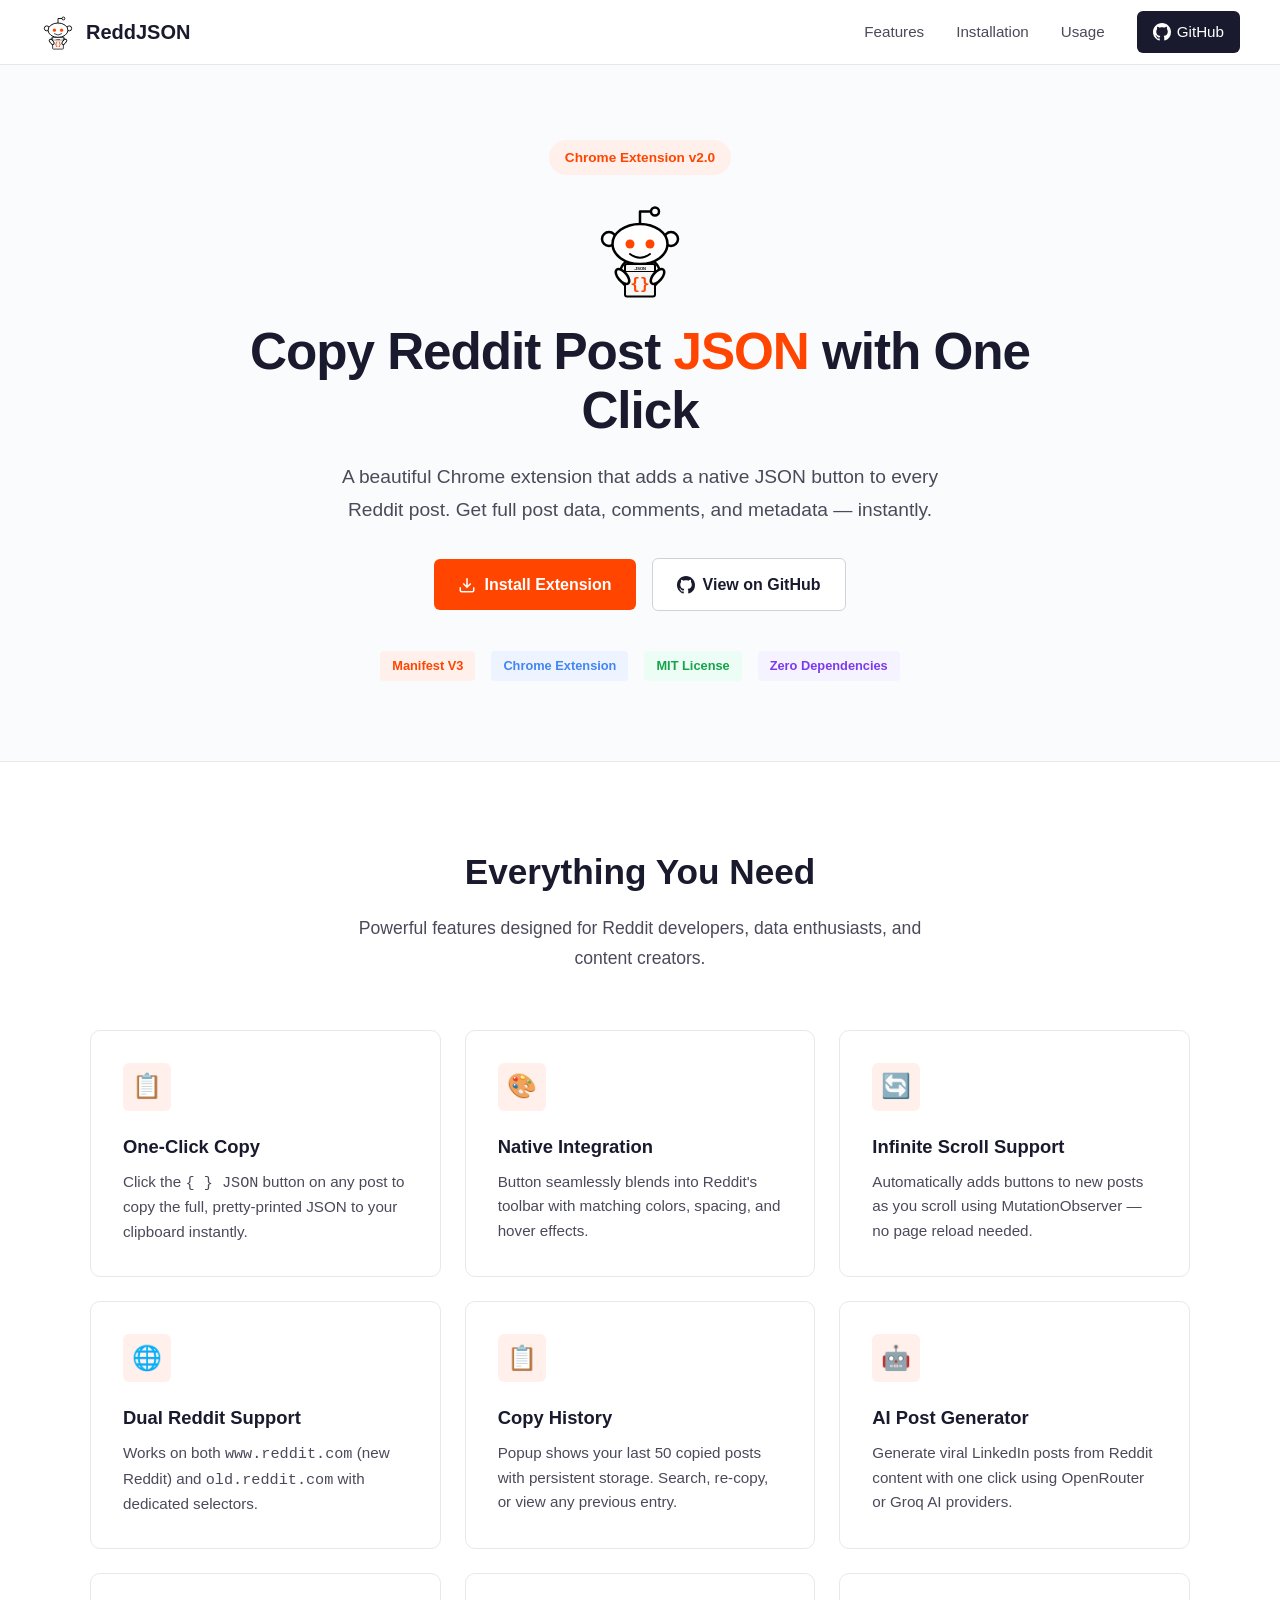
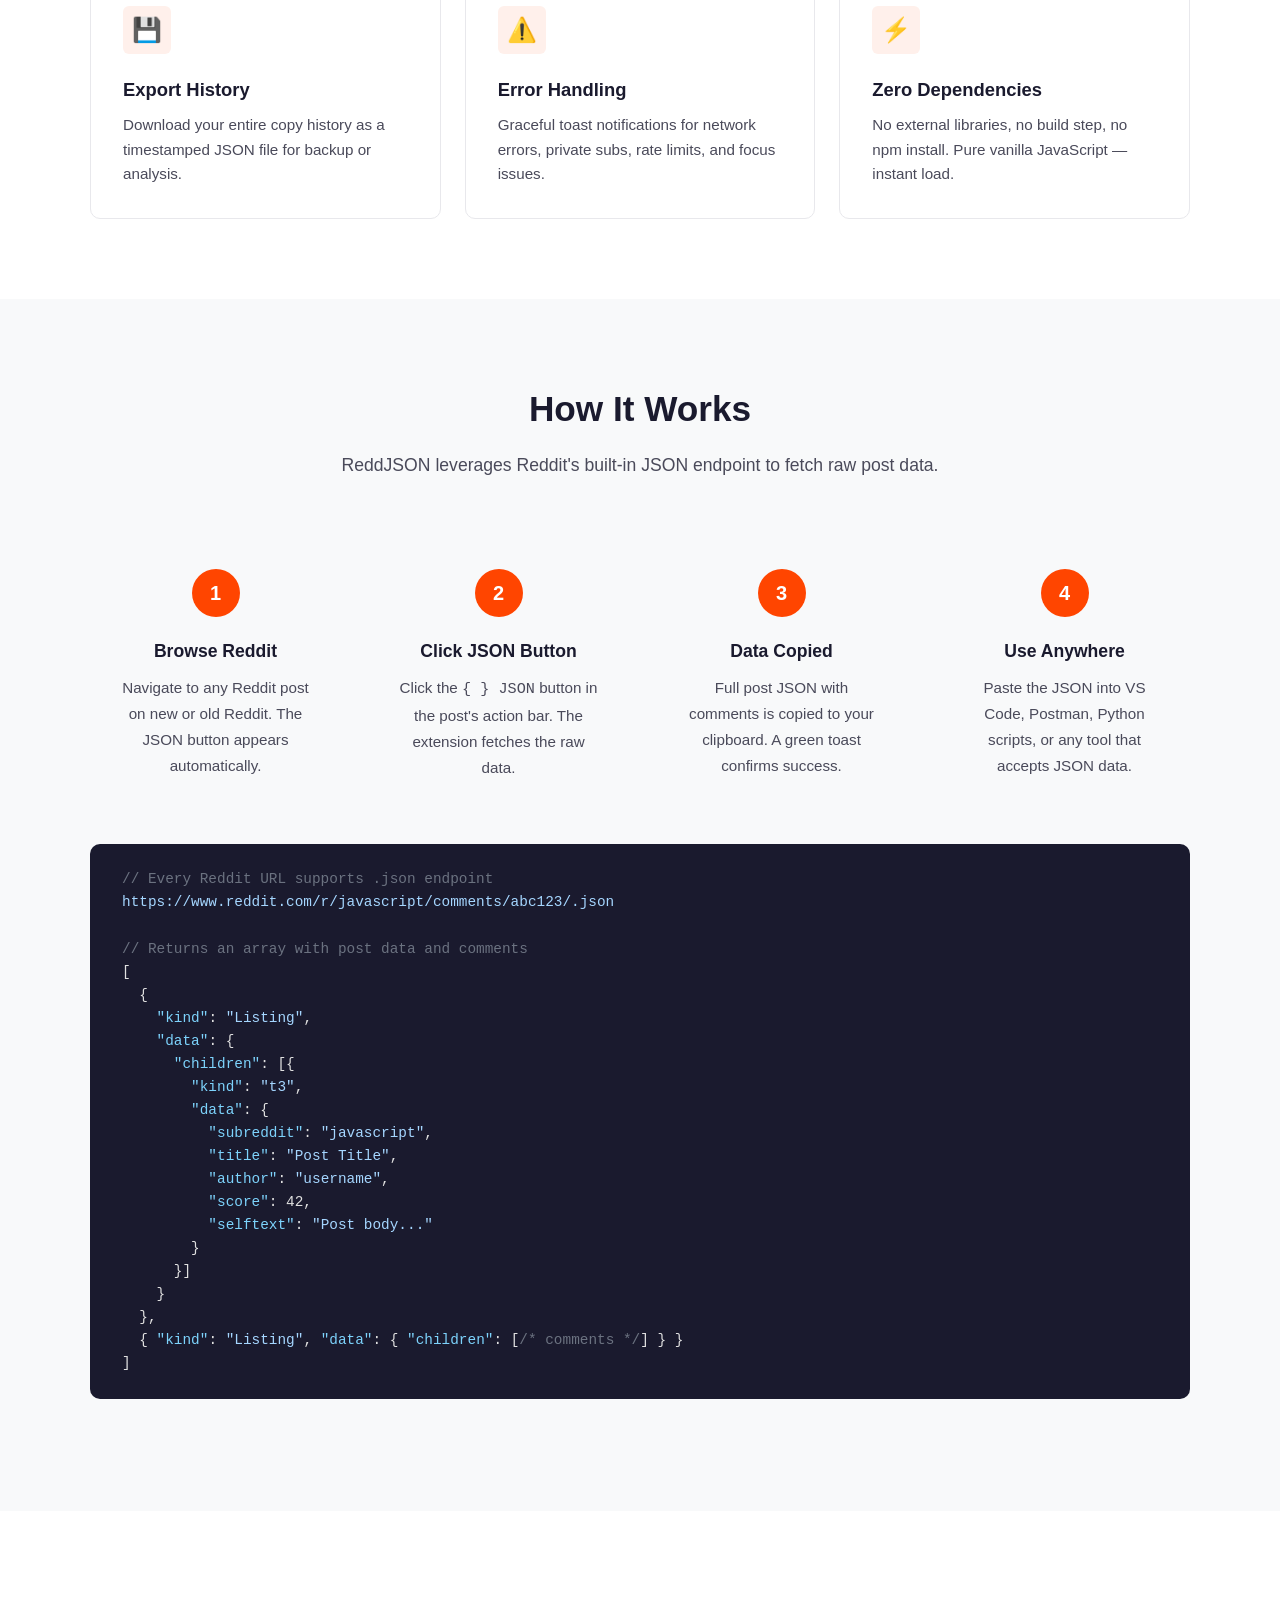
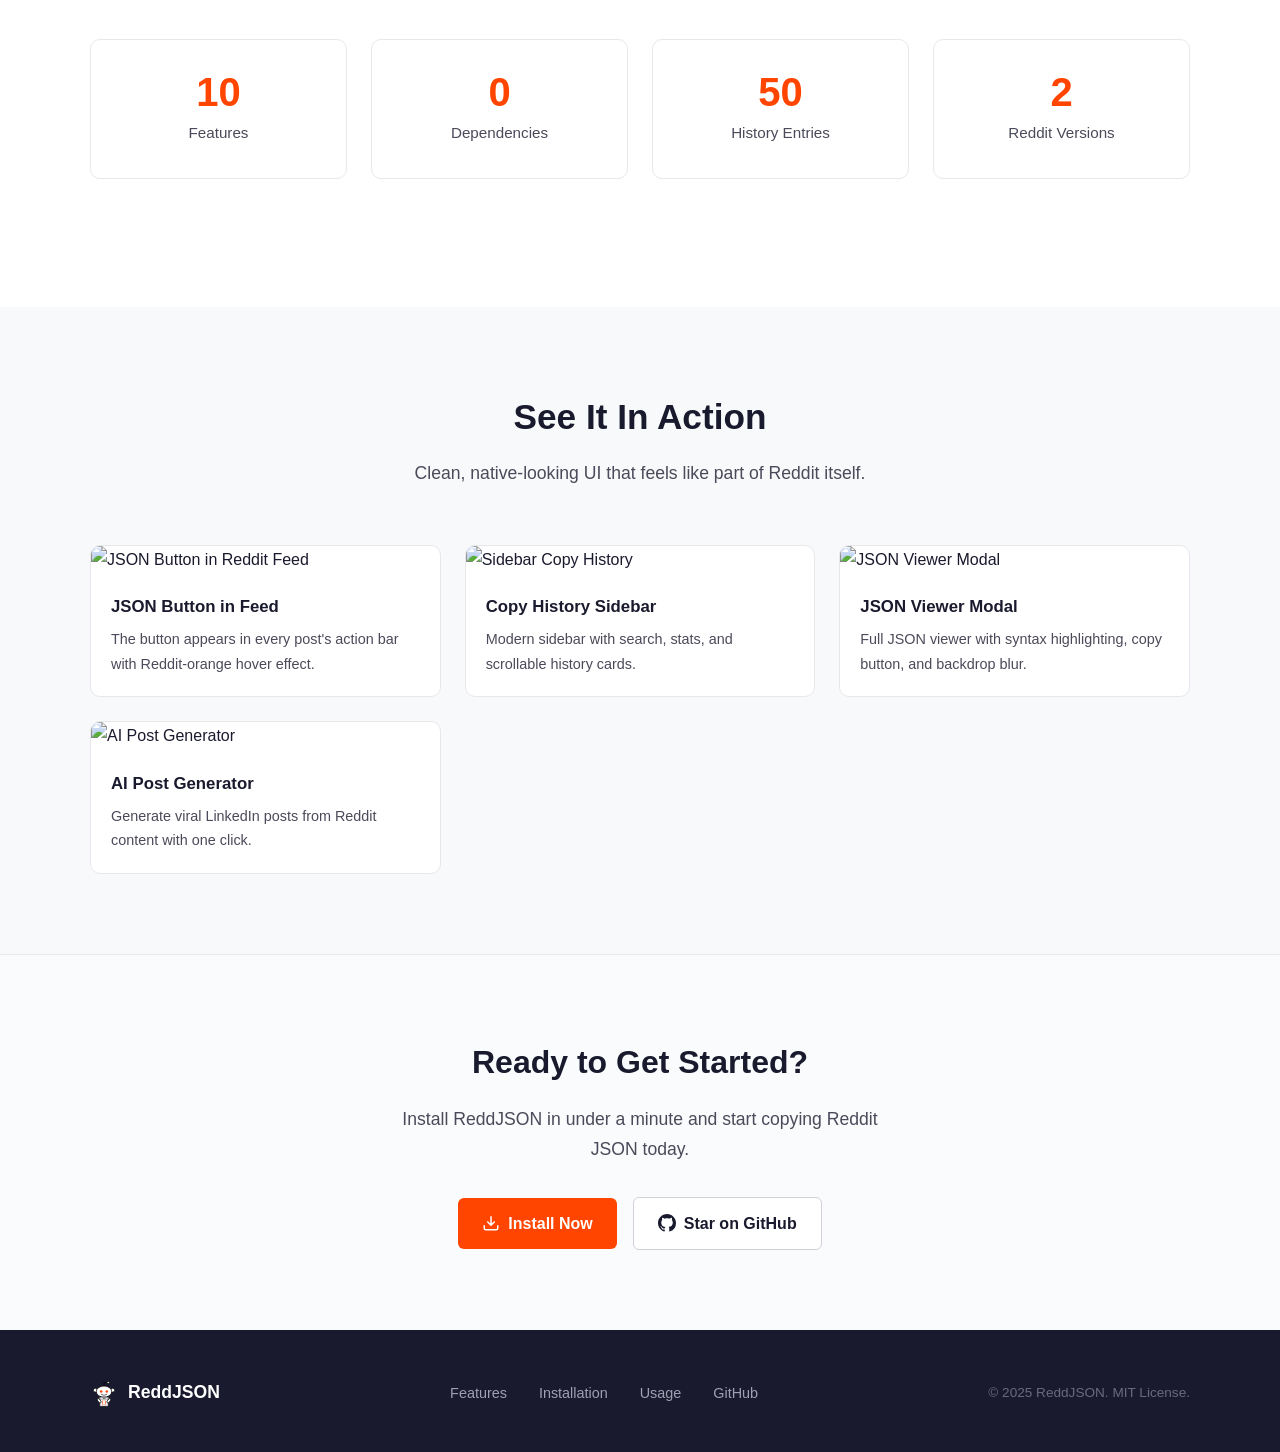
==== website/index.html @ aec295dc "feat: add project website with dedicated pages for features, installation, and usage, along with sty" ====
<!DOCTYPE html>
<html lang="en">

<head>
    <meta charset="UTF-8">
    <meta name="viewport" content="width=device-width, initial-scale=1.0">
    <title>ReddJSON — Copy Reddit Post JSON with One Click</title>
    <meta name="description"
        content="A beautiful Chrome extension that adds a native JSON button to every Reddit post. Copy full post data with one click.">
    <link rel="stylesheet" href="styles.css">
    <link rel="icon" href="../icons/reddjosn.svg" type="image/svg+xml">
</head>

<body>

    <!-- Navigation -->
    <nav class="navbar">
        <div class="nav-container">
            <a href="index.html" class="nav-logo">
                <img src="../icons/reddjosn.svg" alt="ReddJSON">
                ReddJSON
            </a>
            <ul class="nav-links">
                <li><a href="features.html">Features</a></li>
                <li><a href="installation.html">Installation</a></li>
                <li><a href="usage.html">Usage</a></li>
                <li>
                    <a href="https://github.com/Mr-Dark-debug/ReddJSON" target="_blank" rel="noopener"
                        class="nav-github">
                        <svg viewBox="0 0 24 24" fill="currentColor">
                            <path
                                d="M12 0C5.37 0 0 5.37 0 12c0 5.31 3.435 9.795 8.205 11.385.6.105.825-.255.825-.57 0-.285-.015-1.23-.015-2.235-3.015.555-3.795-.735-4.035-1.41-.135-.345-.72-1.41-1.23-1.695-.42-.225-1.02-.78-.015-.795.945-.015 1.62.87 1.845 1.23 1.08 1.815 2.805 1.305 3.495.99.105-.78.42-1.305.765-1.605-2.67-.3-5.46-1.335-5.46-5.925 0-1.305.465-2.385 1.23-3.225-.12-.3-.54-1.53.12-3.18 0 0 1.005-.315 3.3 1.23.96-.27 1.98-.405 3-.405s2.04.135 3 .405c2.295-1.56 3.3-1.23 3.3-1.23.66 1.65.24 2.88.12 3.18.765.84 1.23 1.905 1.23 3.225 0 4.605-2.805 5.625-5.475 5.925.435.375.81 1.095.81 2.22 0 1.605-.015 2.895-.015 3.3 0 .315.225.69.825.57A12.02 12.02 0 0024 12c0-6.63-5.37-12-12-12z" />
                        </svg>
                        GitHub
                    </a>
                </li>
            </ul>
        </div>
    </nav>

    <!-- Hero Section -->
    <section class="hero">
        <div class="hero-content">
            <div class="hero-badge">Chrome Extension v2.0</div>
            <div class="hero-logo">
                <img src="../icons/reddjosn.svg" alt="ReddJSON Logo">
            </div>
            <h1>Copy Reddit Post <span>JSON</span> with One Click</h1>
            <p class="hero-subtitle">
                A beautiful Chrome extension that adds a native JSON button to every Reddit post.
                Get full post data, comments, and metadata — instantly.
            </p>
            <div class="hero-buttons">
                <a href="installation.html" class="btn btn-primary">
                    <svg viewBox="0 0 24 24" fill="none" stroke="currentColor" stroke-width="2">
                        <path d="M21 15v4a2 2 0 01-2 2H5a2 2 0 01-2-2v-4M7 10l5 5 5-5M12 15V3" />
                    </svg>
                    Install Extension
                </a>
                <a href="https://github.com/Mr-Dark-debug/ReddJSON" target="_blank" rel="noopener"
                    class="btn btn-secondary">
                    <svg viewBox="0 0 24 24" fill="currentColor">
                        <path
                            d="M12 0C5.37 0 0 5.37 0 12c0 5.31 3.435 9.795 8.205 11.385.6.105.825-.255.825-.57 0-.285-.015-1.23-.015-2.235-3.015.555-3.795-.735-4.035-1.41-.135-.345-.72-1.41-1.23-1.695-.42-.225-1.02-.78-.015-.795.945-.015 1.62.87 1.845 1.23 1.08 1.815 2.805 1.305 3.495.99.105-.78.42-1.305.765-1.605-2.67-.3-5.46-1.335-5.46-5.925 0-1.305.465-2.385 1.23-3.225-.12-.3-.54-1.53.12-3.18 0 0 1.005-.315 3.3 1.23.96-.27 1.98-.405 3-.405s2.04.135 3 .405c2.295-1.56 3.3-1.23 3.3-1.23.66 1.65.24 2.88.12 3.18.765.84 1.23 1.905 1.23 3.225 0 4.605-2.805 5.625-5.475 5.925.435.375.81 1.095.81 2.22 0 1.605-.015 2.895-.015 3.3 0 .315.225.69.825.57A12.02 12.02 0 0024 12c0-6.63-5.37-12-12-12z" />
                    </svg>
                    View on GitHub
                </a>
            </div>
            <div class="hero-badges">
                <span class="badge badge-orange">Manifest V3</span>
                <span class="badge badge-blue">Chrome Extension</span>
                <span class="badge badge-green">MIT License</span>
                <span class="badge badge-purple">Zero Dependencies</span>
            </div>
        </div>
    </section>

    <!-- Features Section -->
    <section class="section" id="features">
        <div class="section-container">
            <div class="section-header">
                <h2>Everything You Need</h2>
                <p>Powerful features designed for Reddit developers, data enthusiasts, and content creators.</p>
            </div>
            <div class="features-grid">
                <div class="feature-card">
                    <div class="feature-icon">&#128203;</div>
                    <h3>One-Click Copy</h3>
                    <p>Click the <code>{ } JSON</code> button on any post to copy the full, pretty-printed JSON to your
                        clipboard instantly.</p>
                </div>
                <div class="feature-card">
                    <div class="feature-icon">&#127912;</div>
                    <h3>Native Integration</h3>
                    <p>Button seamlessly blends into Reddit's toolbar with matching colors, spacing, and hover effects.
                    </p>
                </div>
                <div class="feature-card">
                    <div class="feature-icon">&#128260;</div>
                    <h3>Infinite Scroll Support</h3>
                    <p>Automatically adds buttons to new posts as you scroll using MutationObserver — no page reload
                        needed.</p>
                </div>
                <div class="feature-card">
                    <div class="feature-icon">&#127760;</div>
                    <h3>Dual Reddit Support</h3>
                    <p>Works on both <code>www.reddit.com</code> (new Reddit) and <code>old.reddit.com</code> with
                        dedicated selectors.</p>
                </div>
                <div class="feature-card">
                    <div class="feature-icon">&#128203;</div>
                    <h3>Copy History</h3>
                    <p>Popup shows your last 50 copied posts with persistent storage. Search, re-copy, or view any
                        previous entry.</p>
                </div>
                <div class="feature-card">
                    <div class="feature-icon">&#129302;</div>
                    <h3>AI Post Generator</h3>
                    <p>Generate viral LinkedIn posts from Reddit content with one click using OpenRouter or Groq AI
                        providers.</p>
                </div>
                <div class="feature-card">
                    <div class="feature-icon">&#128190;</div>
                    <h3>Export History</h3>
                    <p>Download your entire copy history as a timestamped JSON file for backup or analysis.</p>
                </div>
                <div class="feature-card">
                    <div class="feature-icon">&#9888;&#65039;</div>
                    <h3>Error Handling</h3>
                    <p>Graceful toast notifications for network errors, private subs, rate limits, and focus issues.</p>
                </div>
                <div class="feature-card">
                    <div class="feature-icon">&#9889;</div>
                    <h3>Zero Dependencies</h3>
                    <p>No external libraries, no build step, no npm install. Pure vanilla JavaScript — instant load.</p>
                </div>
            </div>
        </div>
    </section>

    <!-- How It Works -->
    <section class="section section-alt">
        <div class="section-container">
            <div class="section-header">
                <h2>How It Works</h2>
                <p>ReddJSON leverages Reddit's built-in JSON endpoint to fetch raw post data.</p>
            </div>
            <div class="steps-container">
                <div class="step-card">
                    <div class="step-number">1</div>
                    <h3>Browse Reddit</h3>
                    <p>Navigate to any Reddit post on new or old Reddit. The JSON button appears automatically.</p>
                </div>
                <div class="step-card">
                    <div class="step-number">2</div>
                    <h3>Click JSON Button</h3>
                    <p>Click the <code>{ } JSON</code> button in the post's action bar. The extension fetches the raw
                        data.</p>
                </div>
                <div class="step-card">
                    <div class="step-number">3</div>
                    <h3>Data Copied</h3>
                    <p>Full post JSON with comments is copied to your clipboard. A green toast confirms success.</p>
                </div>
                <div class="step-card">
                    <div class="step-number">4</div>
                    <h3>Use Anywhere</h3>
                    <p>Paste the JSON into VS Code, Postman, Python scripts, or any tool that accepts JSON data.</p>
                </div>
            </div>

            <div class="code-block">
                <pre><span class="comment">// Every Reddit URL supports .json endpoint</span>
<span class="string">https://www.reddit.com/r/javascript/comments/abc123/.json</span>

<span class="comment">// Returns an array with post data and comments</span>
[
  {
    <span class="key">"kind"</span>: <span class="string">"Listing"</span>,
    <span class="key">"data"</span>: {
      <span class="key">"children"</span>: [{
        <span class="key">"kind"</span>: <span class="string">"t3"</span>,
        <span class="key">"data"</span>: {
          <span class="key">"subreddit"</span>: <span class="string">"javascript"</span>,
          <span class="key">"title"</span>: <span class="string">"Post Title"</span>,
          <span class="key">"author"</span>: <span class="string">"username"</span>,
          <span class="key">"score"</span>: 42,
          <span class="key">"selftext"</span>: <span class="string">"Post body..."</span>
        }
      }]
    }
  },
  { <span class="key">"kind"</span>: <span class="string">"Listing"</span>, <span class="key">"data"</span>: { <span class="key">"children"</span>: [<span class="comment">/* comments */</span>] } }
]</pre>
            </div>
        </div>
    </section>

    <!-- Stats -->
    <section class="section">
        <div class="section-container">
            <div class="stats-row">
                <div class="stat-card">
                    <div class="stat-number">10</div>
                    <div class="stat-label">Features</div>
                </div>
                <div class="stat-card">
                    <div class="stat-number">0</div>
                    <div class="stat-label">Dependencies</div>
                </div>
                <div class="stat-card">
                    <div class="stat-number">50</div>
                    <div class="stat-label">History Entries</div>
                </div>
                <div class="stat-card">
                    <div class="stat-number">2</div>
                    <div class="stat-label">Reddit Versions</div>
                </div>
            </div>
        </div>
    </section>

    <!-- Screenshots -->
    <section class="section section-alt">
        <div class="section-container">
            <div class="section-header">
                <h2>See It In Action</h2>
                <p>Clean, native-looking UI that feels like part of Reddit itself.</p>
            </div>
            <div class="screenshots-grid">
                <div class="screenshot-card">
                    <img src="https://github.com/user-attachments/assets/d0ec2ea7-6e5a-4fe2-962e-faf9ac41af5c"
                        alt="JSON Button in Reddit Feed">
                    <div class="caption">
                        <h3>JSON Button in Feed</h3>
                        <p>The button appears in every post's action bar with Reddit-orange hover effect.</p>
                    </div>
                </div>
                <div class="screenshot-card">
                    <img src="https://github.com/user-attachments/assets/579756d6-5f99-445a-a24f-35ff9050383d"
                        alt="Sidebar Copy History">
                    <div class="caption">
                        <h3>Copy History Sidebar</h3>
                        <p>Modern sidebar with search, stats, and scrollable history cards.</p>
                    </div>
                </div>
                <div class="screenshot-card">
                    <img src="https://github.com/user-attachments/assets/efb868f2-5a7e-41c1-81dc-d7535534fef1"
                        alt="JSON Viewer Modal">
                    <div class="caption">
                        <h3>JSON Viewer Modal</h3>
                        <p>Full JSON viewer with syntax highlighting, copy button, and backdrop blur.</p>
                    </div>
                </div>
                <div class="screenshot-card">
                    <img src="https://github.com/user-attachments/assets/2f449d4e-f5d4-44e6-beff-b69d2ca6a412"
                        alt="AI Post Generator">
                    <div class="caption">
                        <h3>AI Post Generator</h3>
                        <p>Generate viral LinkedIn posts from Reddit content with one click.</p>
                    </div>
                </div>
            </div>
        </div>
    </section>

    <!-- CTA -->
    <section class="cta-section">
        <h2>Ready to Get Started?</h2>
        <p>Install ReddJSON in under a minute and start copying Reddit JSON today.</p>
        <div class="hero-buttons">
            <a href="installation.html" class="btn btn-primary">
                <svg viewBox="0 0 24 24" fill="none" stroke="currentColor" stroke-width="2">
                    <path d="M21 15v4a2 2 0 01-2 2H5a2 2 0 01-2-2v-4M7 10l5 5 5-5M12 15V3" />
                </svg>
                Install Now
            </a>
            <a href="https://github.com/Mr-Dark-debug/ReddJSON" target="_blank" rel="noopener"
                class="btn btn-secondary">
                <svg viewBox="0 0 24 24" fill="currentColor">
                    <path
                        d="M12 0C5.37 0 0 5.37 0 12c0 5.31 3.435 9.795 8.205 11.385.6.105.825-.255.825-.57 0-.285-.015-1.23-.015-2.235-3.015.555-3.795-.735-4.035-1.41-.135-.345-.72-1.41-1.23-1.695-.42-.225-1.02-.78-.015-.795.945-.015 1.62.87 1.845 1.23 1.08 1.815 2.805 1.305 3.495.99.105-.78.42-1.305.765-1.605-2.67-.3-5.46-1.335-5.46-5.925 0-1.305.465-2.385 1.23-3.225-.12-.3-.54-1.53.12-3.18 0 0 1.005-.315 3.3 1.23.96-.27 1.98-.405 3-.405s2.04.135 3 .405c2.295-1.56 3.3-1.23 3.3-1.23.66 1.65.24 2.88.12 3.18.765.84 1.23 1.905 1.23 3.225 0 4.605-2.805 5.625-5.475 5.925.435.375.81 1.095.81 2.22 0 1.605-.015 2.895-.015 3.3 0 .315.225.69.825.57A12.02 12.02 0 0024 12c0-6.63-5.37-12-12-12z" />
                </svg>
                Star on GitHub
            </a>
        </div>
    </section>

    <!-- Footer -->
    <footer class="footer">
        <div class="footer-container">
            <div class="footer-logo">
                <img src="../icons/reddjosn.svg" alt="ReddJSON">
                ReddJSON
            </div>
            <div class="footer-links">
                <a href="features.html">Features</a>
                <a href="installation.html">Installation</a>
                <a href="usage.html">Usage</a>
                <a href="https://github.com/Mr-Dark-debug/ReddJSON" target="_blank" rel="noopener">GitHub</a>
            </div>
            <div class="footer-copy">
                &copy; 2025 ReddJSON. MIT License.
            </div>
        </div>
    </footer>

</body>

</html>
---- website/styles.css ----
/* ReddJSON Website Styles - Light Theme */

:root {
    --primary: #FF4500;
    --primary-dark: #cc3700;
    --primary-light: #fff0eb;
    --text-dark: #1a1a2e;
    --text-medium: #4a4a5a;
    --text-light: #6b6b7b;
    --bg-white: #ffffff;
    --bg-light: #f8f9fa;
    --bg-off-white: #fafbfc;
    --border-light: #e8e8ec;
    --border-medium: #d1d1d8;
    --success: #22c55e;
    --error: #ef4444;
    --info: #f59e0b;
    --code-bg: #f4f4f8;
    --shadow-sm: 0 1px 3px rgba(0, 0, 0, 0.06);
    --shadow-md: 0 4px 12px rgba(0, 0, 0, 0.08);
    --shadow-lg: 0 8px 30px rgba(0, 0, 0, 0.1);
    --radius-sm: 6px;
    --radius-md: 10px;
    --radius-lg: 16px;
    --radius-xl: 24px;
}

* {
    margin: 0;
    padding: 0;
    box-sizing: border-box;
}

html {
    scroll-behavior: smooth;
}

body {
    font-family: -apple-system, BlinkMacSystemFont, 'Segoe UI', Roboto, 'Helvetica Neue', Arial, sans-serif;
    color: var(--text-dark);
    background: var(--bg-white);
    line-height: 1.7;
    -webkit-font-smoothing: antialiased;
}

/* Navigation */
.navbar {
    position: fixed;
    top: 0;
    left: 0;
    right: 0;
    background: rgba(255, 255, 255, 0.95);
    backdrop-filter: blur(10px);
    border-bottom: 1px solid var(--border-light);
    z-index: 1000;
    padding: 0 2rem;
}

.nav-container {
    max-width: 1200px;
    margin: 0 auto;
    display: flex;
    align-items: center;
    justify-content: space-between;
    height: 64px;
}

.nav-logo {
    display: flex;
    align-items: center;
    gap: 10px;
    text-decoration: none;
    color: var(--text-dark);
    font-weight: 700;
    font-size: 1.25rem;
}

.nav-logo img {
    width: 36px;
    height: 36px;
}

.nav-links {
    display: flex;
    align-items: center;
    gap: 2rem;
    list-style: none;
}

.nav-links a {
    text-decoration: none;
    color: var(--text-medium);
    font-weight: 500;
    font-size: 0.95rem;
    transition: color 0.2s;
}

.nav-links a:hover {
    color: var(--primary);
}

.nav-github {
    display: flex;
    align-items: center;
    gap: 6px;
    background: var(--text-dark);
    color: white !important;
    padding: 8px 16px;
    border-radius: var(--radius-sm);
    font-size: 0.9rem;
    transition: opacity 0.2s;
}

.nav-github:hover {
    opacity: 0.9;
    color: white !important;
}

.nav-github svg {
    width: 18px;
    height: 18px;
}

/* Hero Section */
.hero {
    padding: 140px 2rem 80px;
    text-align: center;
    background: var(--bg-off-white);
    border-bottom: 1px solid var(--border-light);
}

.hero-content {
    max-width: 800px;
    margin: 0 auto;
}

.hero-badge {
    display: inline-flex;
    align-items: center;
    gap: 8px;
    background: var(--primary-light);
    color: var(--primary);
    padding: 6px 16px;
    border-radius: 50px;
    font-size: 0.85rem;
    font-weight: 600;
    margin-bottom: 1.5rem;
}

.hero-logo {
    width: 100px;
    height: 100px;
    margin: 0 auto 1.5rem;
}

.hero-logo img {
    width: 100%;
    height: 100%;
}

.hero h1 {
    font-size: 3.2rem;
    font-weight: 800;
    line-height: 1.15;
    margin-bottom: 1.25rem;
    color: var(--text-dark);
    letter-spacing: -0.02em;
}

.hero h1 span {
    color: var(--primary);
}

.hero-subtitle {
    font-size: 1.2rem;
    color: var(--text-medium);
    max-width: 600px;
    margin: 0 auto 2rem;
    line-height: 1.7;
}

.hero-buttons {
    display: flex;
    align-items: center;
    justify-content: center;
    gap: 1rem;
    flex-wrap: wrap;
}

.btn {
    display: inline-flex;
    align-items: center;
    gap: 8px;
    padding: 12px 24px;
    border-radius: var(--radius-sm);
    font-size: 1rem;
    font-weight: 600;
    text-decoration: none;
    transition: all 0.2s;
    cursor: pointer;
    border: none;
}

.btn-primary {
    background: var(--primary);
    color: white;
}

.btn-primary:hover {
    background: var(--primary-dark);
    transform: translateY(-1px);
    box-shadow: var(--shadow-md);
}

.btn-secondary {
    background: var(--bg-white);
    color: var(--text-dark);
    border: 1px solid var(--border-medium);
}

.btn-secondary:hover {
    border-color: var(--text-dark);
    transform: translateY(-1px);
    box-shadow: var(--shadow-sm);
}

.btn svg {
    width: 18px;
    height: 18px;
}

/* Badges Row */
.hero-badges {
    display: flex;
    align-items: center;
    justify-content: center;
    gap: 1rem;
    margin-top: 2.5rem;
    flex-wrap: wrap;
}

.badge {
    display: inline-flex;
    align-items: center;
    gap: 6px;
    padding: 4px 12px;
    border-radius: 4px;
    font-size: 0.8rem;
    font-weight: 600;
}

.badge-orange {
    background: #fff0eb;
    color: #FF4500;
}

.badge-blue {
    background: #eef4ff;
    color: #4285F4;
}

.badge-green {
    background: #ecfdf5;
    color: #16a34a;
}

.badge-purple {
    background: #f5f3ff;
    color: #7c3aed;
}

/* Sections */
.section {
    padding: 80px 2rem;
}

.section-alt {
    background: var(--bg-light);
}

.section-container {
    max-width: 1100px;
    margin: 0 auto;
}

.section-header {
    text-align: center;
    margin-bottom: 3.5rem;
}

.section-header h2 {
    font-size: 2.2rem;
    font-weight: 700;
    margin-bottom: 0.75rem;
    color: var(--text-dark);
}

.section-header p {
    font-size: 1.1rem;
    color: var(--text-medium);
    max-width: 600px;
    margin: 0 auto;
}

/* Features Grid */
.features-grid {
    display: grid;
    grid-template-columns: repeat(auto-fit, minmax(320px, 1fr));
    gap: 1.5rem;
}

.feature-card {
    background: var(--bg-white);
    border: 1px solid var(--border-light);
    border-radius: var(--radius-md);
    padding: 2rem;
    transition: all 0.2s;
}

.feature-card:hover {
    border-color: var(--border-medium);
    box-shadow: var(--shadow-md);
    transform: translateY(-2px);
}

.feature-icon {
    width: 48px;
    height: 48px;
    background: var(--primary-light);
    border-radius: var(--radius-sm);
    display: flex;
    align-items: center;
    justify-content: center;
    margin-bottom: 1.25rem;
    font-size: 1.5rem;
}

.feature-card h3 {
    font-size: 1.15rem;
    font-weight: 700;
    margin-bottom: 0.5rem;
    color: var(--text-dark);
}

.feature-card p {
    font-size: 0.95rem;
    color: var(--text-medium);
    line-height: 1.6;
}

/* How It Works */
.steps-container {
    display: grid;
    grid-template-columns: repeat(auto-fit, minmax(240px, 1fr));
    gap: 2rem;
    position: relative;
}

.step-card {
    text-align: center;
    padding: 2rem 1.5rem;
}

.step-number {
    width: 48px;
    height: 48px;
    background: var(--primary);
    color: white;
    border-radius: 50%;
    display: flex;
    align-items: center;
    justify-content: center;
    font-size: 1.25rem;
    font-weight: 700;
    margin: 0 auto 1.25rem;
}

.step-card h3 {
    font-size: 1.1rem;
    font-weight: 700;
    margin-bottom: 0.5rem;
}

.step-card p {
    font-size: 0.95rem;
    color: var(--text-medium);
}

/* Code Block */
.code-block {
    background: var(--text-dark);
    border-radius: var(--radius-md);
    padding: 1.5rem 2rem;
    overflow-x: auto;
    margin: 2rem 0;
}

.code-block pre {
    color: #e0e0e0;
    font-family: 'SF Mono', 'Fira Code', 'Consolas', monospace;
    font-size: 0.9rem;
    line-height: 1.6;
    white-space: pre;
}

.code-block .comment {
    color: #6b7280;
}

.code-block .string {
    color: #a5d6ff;
}

.code-block .key {
    color: #7dd3fc;
}

/* Screenshot Section */
.screenshots-grid {
    display: grid;
    grid-template-columns: repeat(auto-fit, minmax(340px, 1fr));
    gap: 1.5rem;
}

.screenshot-card {
    background: var(--bg-white);
    border: 1px solid var(--border-light);
    border-radius: var(--radius-md);
    overflow: hidden;
    transition: all 0.2s;
}

.screenshot-card:hover {
    box-shadow: var(--shadow-lg);
    transform: translateY(-2px);
}

.screenshot-card img {
    width: 100%;
    height: auto;
    display: block;
}

.screenshot-card .caption {
    padding: 1.25rem;
}

.screenshot-card h3 {
    font-size: 1.05rem;
    font-weight: 700;
    margin-bottom: 0.35rem;
}

.screenshot-card p {
    font-size: 0.9rem;
    color: var(--text-medium);
}

/* Stats Row */
.stats-row {
    display: grid;
    grid-template-columns: repeat(auto-fit, minmax(180px, 1fr));
    gap: 1.5rem;
    margin: 3rem 0;
}

.stat-card {
    text-align: center;
    padding: 2rem 1rem;
    background: var(--bg-white);
    border: 1px solid var(--border-light);
    border-radius: var(--radius-md);
}

.stat-number {
    font-size: 2.5rem;
    font-weight: 800;
    color: var(--primary);
    line-height: 1;
    margin-bottom: 0.5rem;
}

.stat-label {
    font-size: 0.95rem;
    color: var(--text-medium);
    font-weight: 500;
}

/* CTA Section */
.cta-section {
    text-align: center;
    padding: 80px 2rem;
    background: var(--bg-off-white);
    border-top: 1px solid var(--border-light);
}

.cta-section h2 {
    font-size: 2rem;
    font-weight: 700;
    margin-bottom: 1rem;
}

.cta-section p {
    font-size: 1.1rem;
    color: var(--text-medium);
    margin-bottom: 2rem;
    max-width: 500px;
    margin-left: auto;
    margin-right: auto;
}

/* Footer */
.footer {
    background: var(--text-dark);
    color: #a0a0b0;
    padding: 3rem 2rem;
}

.footer-container {
    max-width: 1100px;
    margin: 0 auto;
    display: flex;
    align-items: center;
    justify-content: space-between;
    flex-wrap: wrap;
    gap: 1.5rem;
}

.footer-logo {
    display: flex;
    align-items: center;
    gap: 10px;
    color: white;
    font-weight: 700;
    font-size: 1.1rem;
}

.footer-logo img {
    width: 28px;
    height: 28px;
}

.footer-links {
    display: flex;
    gap: 2rem;
}

.footer-links a {
    color: #a0a0b0;
    text-decoration: none;
    font-size: 0.9rem;
    transition: color 0.2s;
}

.footer-links a:hover {
    color: white;
}

.footer-copy {
    font-size: 0.85rem;
    color: #6b6b7b;
}

/* Page Header (for sub-pages) */
.page-header {
    padding: 120px 2rem 60px;
    text-align: center;
    background: var(--bg-off-white);
    border-bottom: 1px solid var(--border-light);
}

.page-header h1 {
    font-size: 2.5rem;
    font-weight: 800;
    margin-bottom: 0.75rem;
}

.page-header p {
    font-size: 1.1rem;
    color: var(--text-medium);
    max-width: 600px;
    margin: 0 auto;
}

/* Content Area */
.content-area {
    max-width: 800px;
    margin: 0 auto;
    padding: 3rem 2rem;
}

.content-area h2 {
    font-size: 1.6rem;
    font-weight: 700;
    margin: 2.5rem 0 1rem;
    padding-bottom: 0.5rem;
    border-bottom: 2px solid var(--border-light);
}

.content-area h3 {
    font-size: 1.2rem;
    font-weight: 700;
    margin: 1.5rem 0 0.75rem;
}

.content-area p {
    margin-bottom: 1rem;
    color: var(--text-medium);
}

.content-area ul,
.content-area ol {
    margin-bottom: 1rem;
    padding-left: 1.5rem;
    color: var(--text-medium);
}

.content-area li {
    margin-bottom: 0.5rem;
}

.content-area code {
    background: var(--code-bg);
    padding: 2px 8px;
    border-radius: 4px;
    font-family: 'SF Mono', 'Fira Code', monospace;
    font-size: 0.9em;
    color: var(--primary);
}

.content-area pre {
    background: var(--text-dark);
    color: #e0e0e0;
    padding: 1.5rem;
    border-radius: var(--radius-md);
    overflow-x: auto;
    margin: 1.5rem 0;
    font-family: 'SF Mono', 'Fira Code', monospace;
    font-size: 0.9rem;
    line-height: 1.6;
}

.content-area pre code {
    background: none;
    padding: 0;
    color: inherit;
}

.content-area table {
    width: 100%;
    border-collapse: collapse;
    margin: 1.5rem 0;
}

.content-area th,
.content-area td {
    padding: 0.75rem 1rem;
    text-align: left;
    border-bottom: 1px solid var(--border-light);
}

.content-area th {
    background: var(--bg-light);
    font-weight: 600;
    font-size: 0.9rem;
}

.content-area td {
    font-size: 0.95rem;
    color: var(--text-medium);
}

/* Installation Steps */
.install-steps {
    counter-reset: step;
}

.install-step {
    position: relative;
    padding: 1.5rem 1.5rem 1.5rem 4rem;
    background: var(--bg-light);
    border-radius: var(--radius-md);
    margin-bottom: 1rem;
    counter-increment: step;
}

.install-step::before {
    content: counter(step);
    position: absolute;
    left: 1.25rem;
    top: 1.5rem;
    width: 32px;
    height: 32px;
    background: var(--primary);
    color: white;
    border-radius: 50%;
    display: flex;
    align-items: center;
    justify-content: center;
    font-weight: 700;
    font-size: 0.9rem;
}

.install-step h3 {
    margin-top: 0;
    margin-bottom: 0.5rem;
}

.install-step p {
    margin-bottom: 0;
}

/* Responsive */
@media (max-width: 768px) {
    .hero h1 {
        font-size: 2.2rem;
    }

    .hero-subtitle {
        font-size: 1.05rem;
    }

    .nav-links {
        display: none;
    }

    .section {
        padding: 50px 1.5rem;
    }

    .section-header h2 {
        font-size: 1.75rem;
    }

    .features-grid {
        grid-template-columns: 1fr;
    }

    .steps-container {
        grid-template-columns: 1fr;
    }

    .screenshots-grid {
        grid-template-columns: 1fr;
    }

    .footer-container {
        flex-direction: column;
        text-align: center;
    }

    .footer-links {
        flex-wrap: wrap;
        justify-content: center;
    }
}
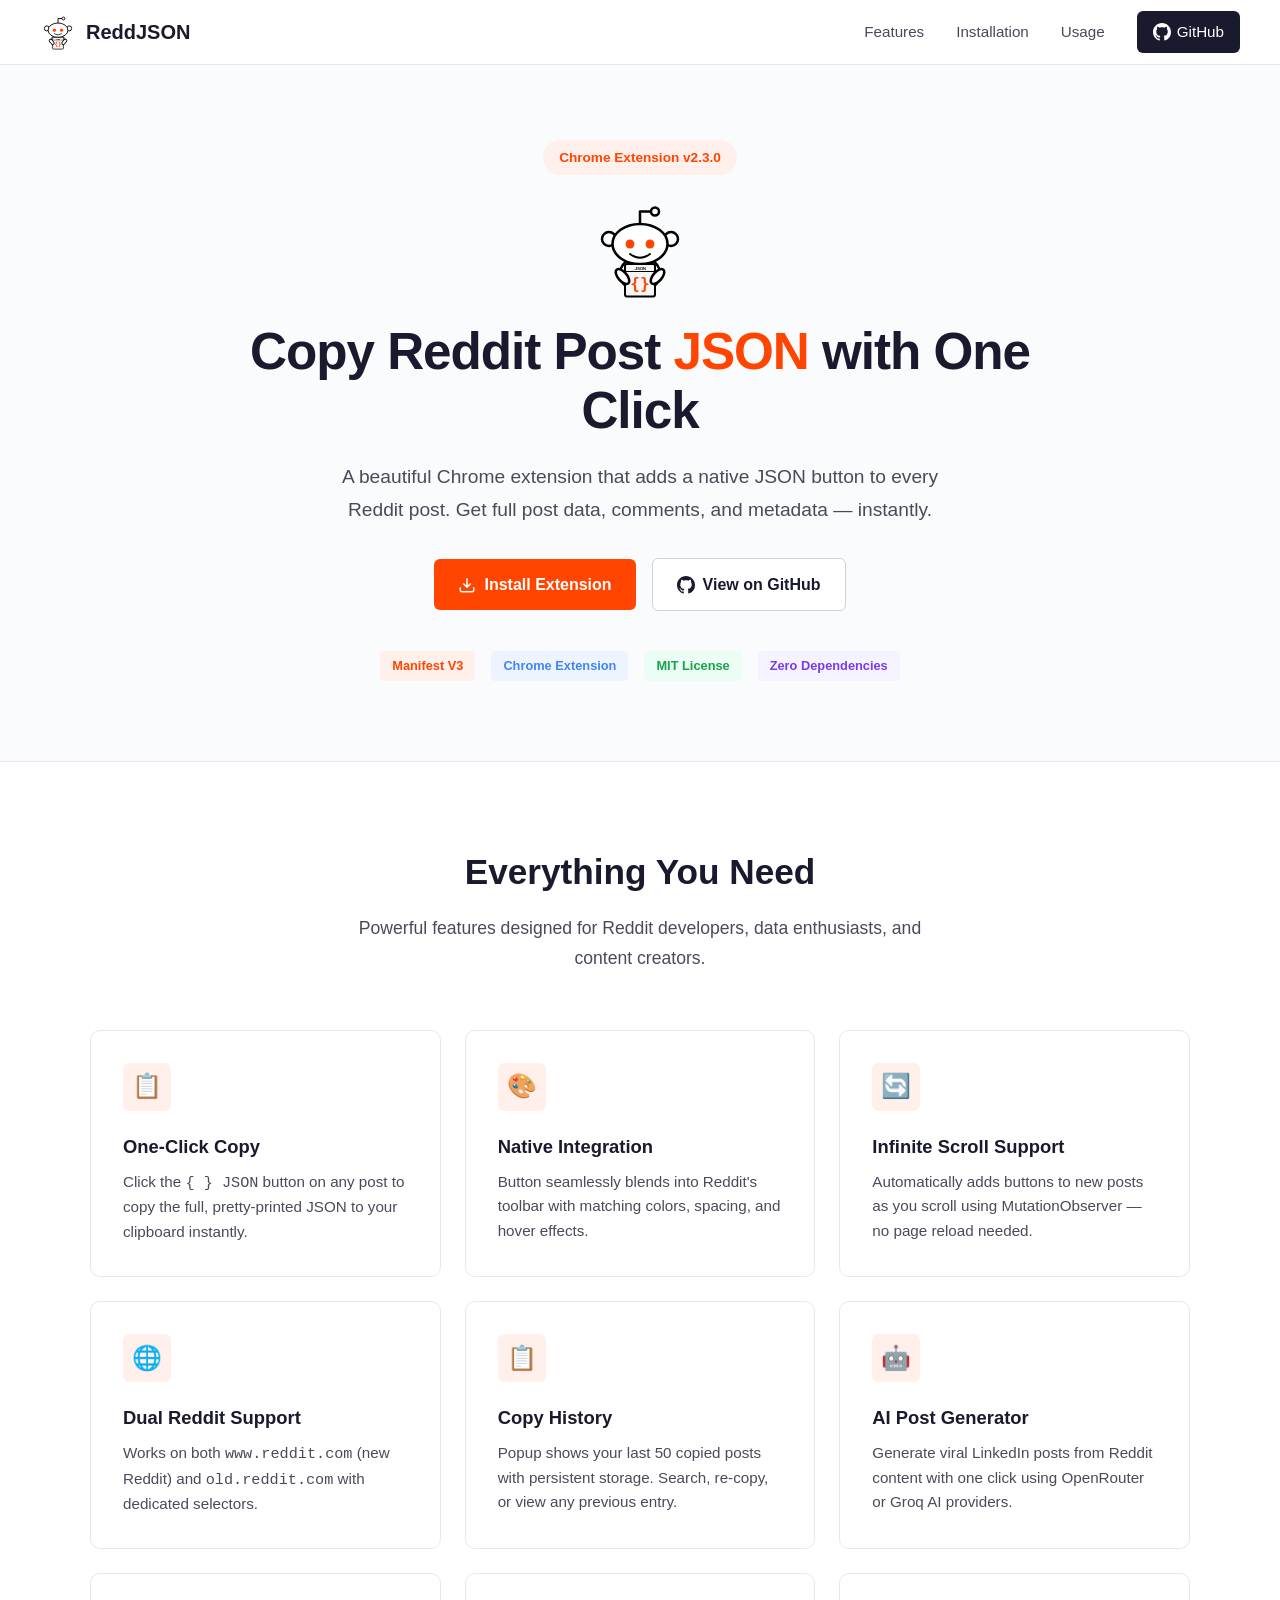
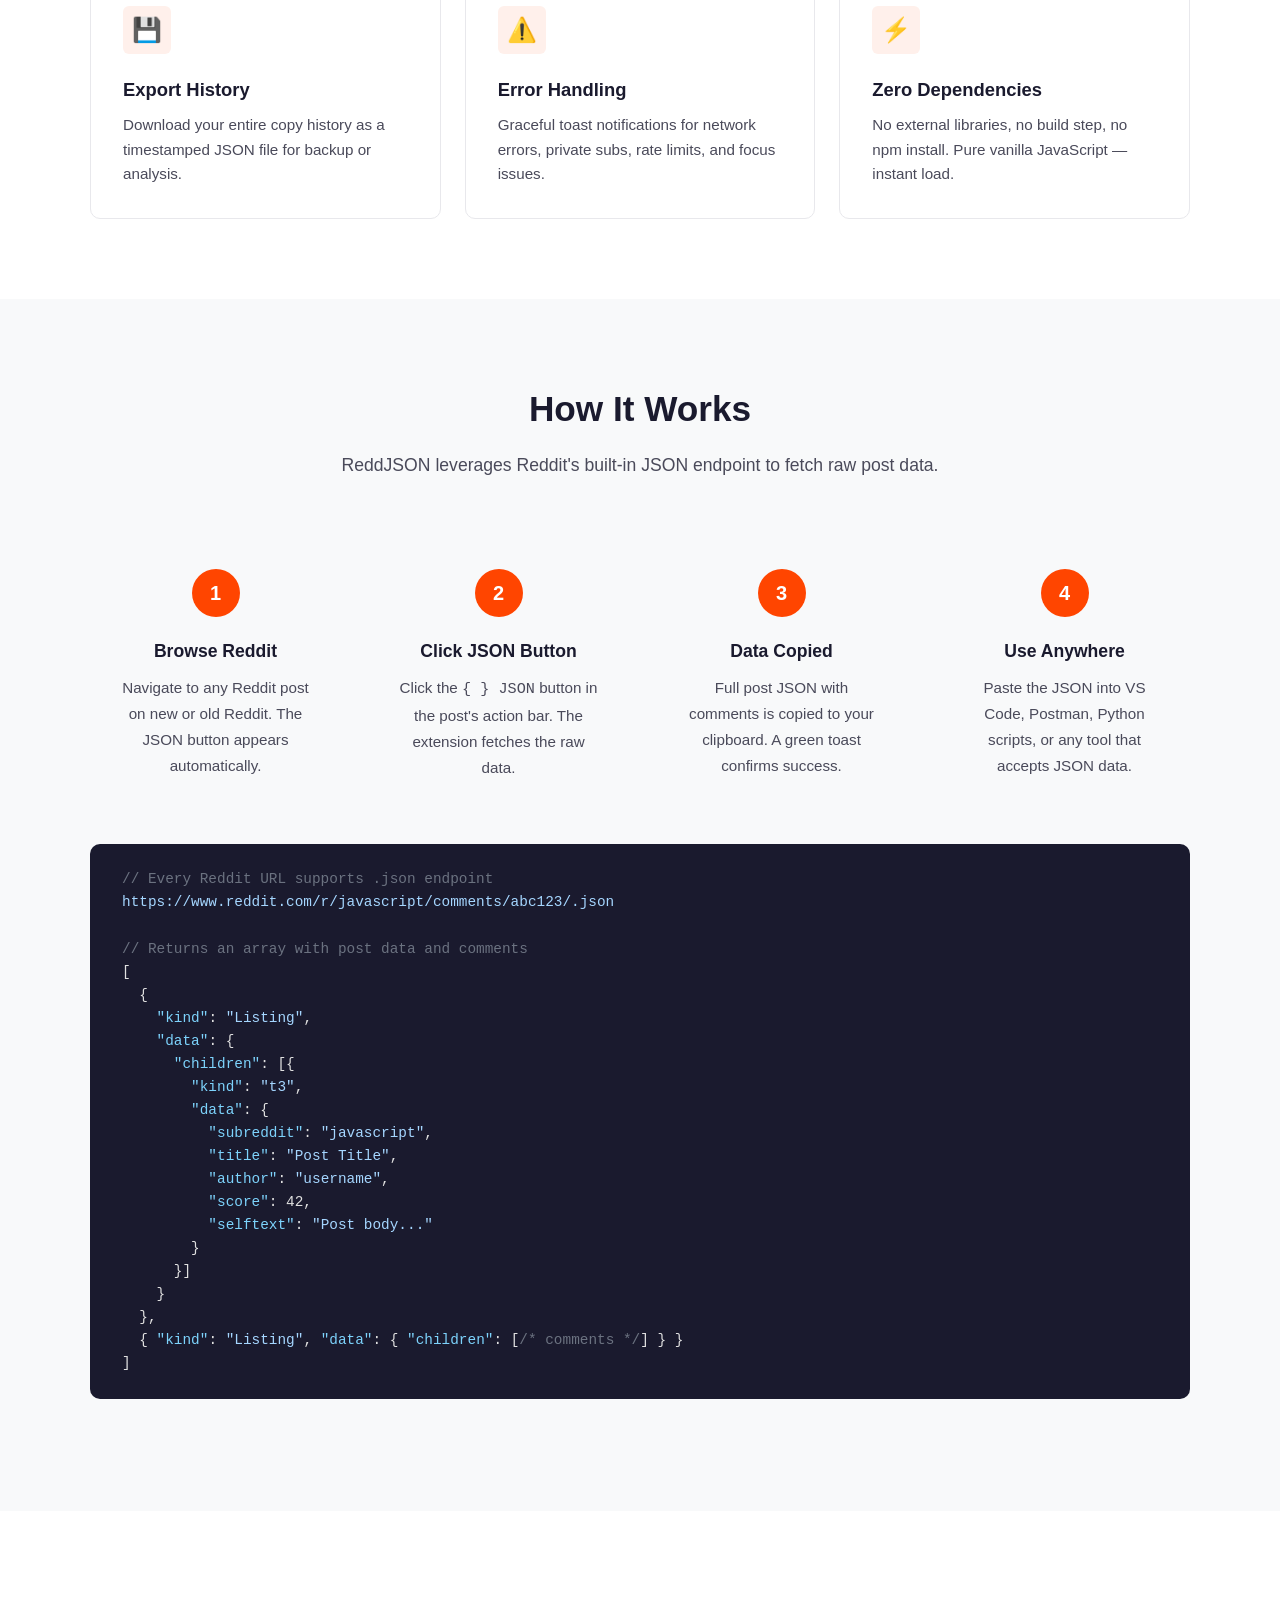
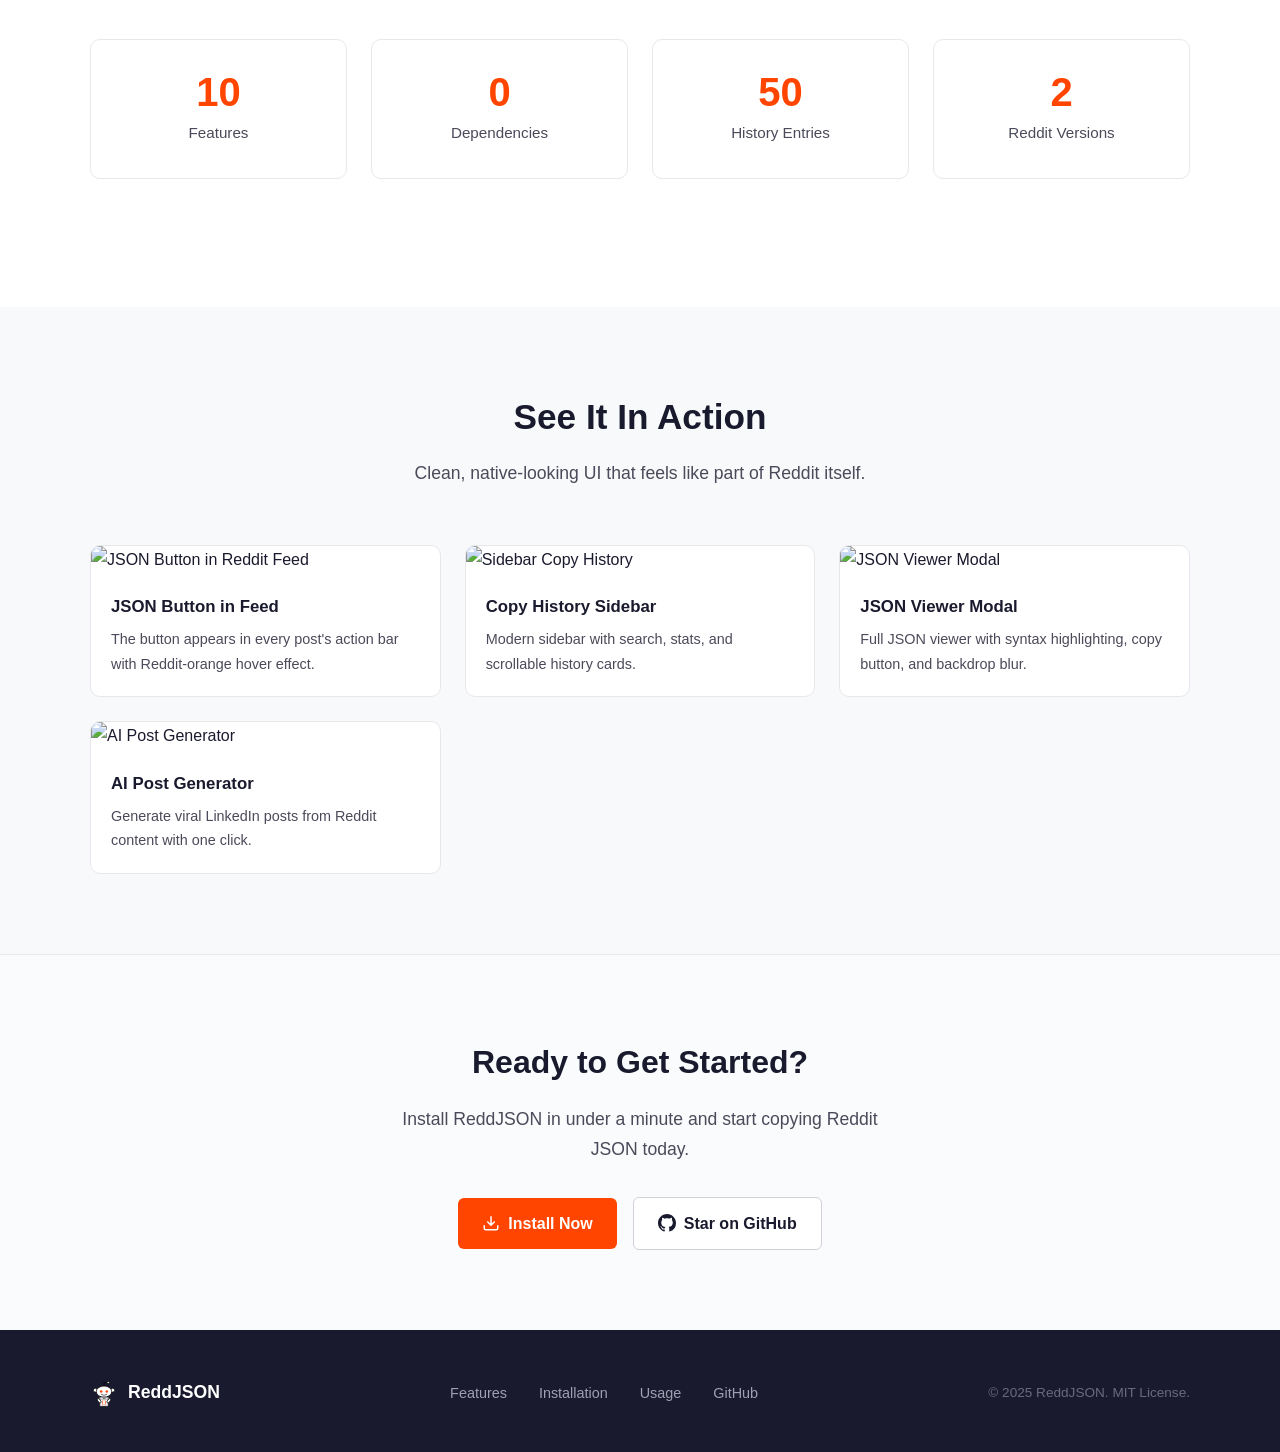
==== commit 215a0995: "fix: button placement in Reddit's bottom action bar, bump to v2.3.0 Root cause (verified against liv" ====
--- a/website/index.html
+++ b/website/index.html
@@ -41,7 +41,7 @@
     <!-- Hero Section -->
     <section class="hero">
         <div class="hero-content">
-            <div class="hero-badge">Chrome Extension v2.0</div>
+            <div class="hero-badge">Chrome Extension v2.3.0</div>
             <div class="hero-logo">
                 <img src="../icons/reddjosn.svg" alt="ReddJSON Logo">
             </div>
